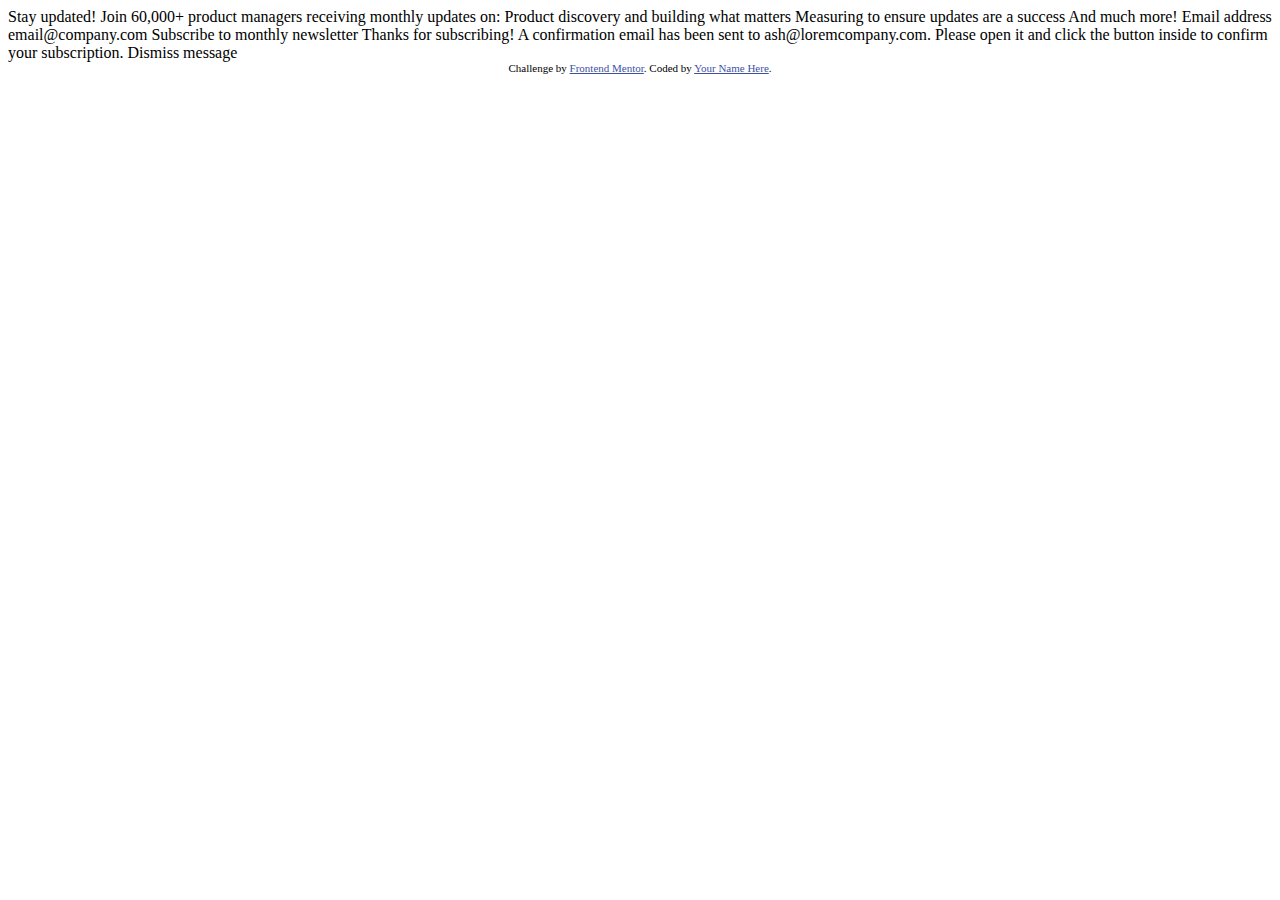
==== index.html @ 87e7f894 "subida" ====
<!DOCTYPE html>
<html lang="en">
<head>
  <meta charset="UTF-8">
  <meta name="viewport" content="width=device-width, initial-scale=1.0"> <!-- displays site properly based on user's device -->

  <link rel="icon" type="image/png" sizes="32x32" href="./assets/images/favicon-32x32.png">
  
  <title>Frontend Mentor | Newsletter sign-up form with success message</title>

  <!-- Feel free to remove these styles or customise in your own stylesheet 👍 -->
  <style>
    .attribution { font-size: 11px; text-align: center; }
    .attribution a { color: hsl(228, 45%, 44%); }
  </style>
</head>
<body>

  <!-- Sign-up form start -->

  Stay updated!

  Join 60,000+ product managers receiving monthly updates on:

  Product discovery and building what matters
  Measuring to ensure updates are a success
  And much more!

  Email address
  email@company.com

  Subscribe to monthly newsletter

  <!-- Sign-up form end -->

  <!-- Success message start -->

  Thanks for subscribing!

  A confirmation email has been sent to ash@loremcompany.com. 
  Please open it and click the button inside to confirm your subscription.

  Dismiss message

  <!-- Success message end -->
  
  <div class="attribution">
    Challenge by <a href="https://www.frontendmentor.io?ref=challenge" target="_blank">Frontend Mentor</a>. 
    Coded by <a href="#">Your Name Here</a>.
  </div>
</body>
</html>
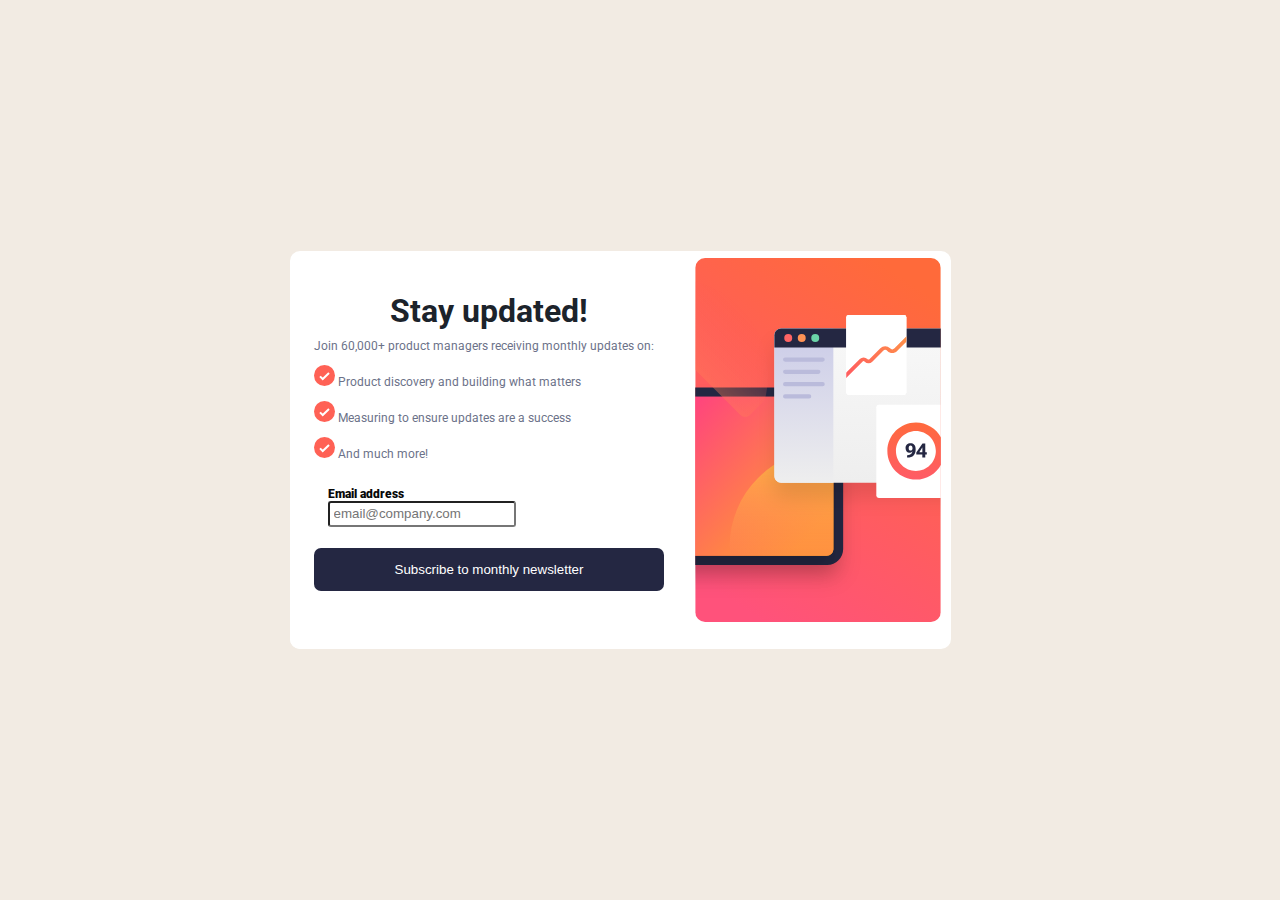
==== commit 89c7f4c3: "preview" ====
--- a/index.html
+++ b/index.html
@@ -2,51 +2,40 @@
 <html lang="en">
 <head>
   <meta charset="UTF-8">
-  <meta name="viewport" content="width=device-width, initial-scale=1.0"> <!-- displays site properly based on user's device -->
-
-  <link rel="icon" type="image/png" sizes="32x32" href="./assets/images/favicon-32x32.png">
-  
+  <meta name="viewport" content="width=device-width, initial-scale=1.0">
   <title>Frontend Mentor | Newsletter sign-up form with success message</title>
 
-  <!-- Feel free to remove these styles or customise in your own stylesheet 👍 -->
-  <style>
-    .attribution { font-size: 11px; text-align: center; }
-    .attribution a { color: hsl(228, 45%, 44%); }
-  </style>
 </head>
+<link rel="stylesheet" href="style.css">
 <body>
+<main>
+  <section class="bordes">
+  <section class="informacion"> 
+  
+   <h1> Stay updated!</h1>
+  
+  
+  <p>Join 60,000+ product managers receiving monthly updates on:</p>
 
-  <!-- Sign-up form start -->
+  <p><img src="assets/images/icon-list.svg"> Product discovery and building what matters</p>
+  <p><img src="assets/images/icon-list.svg"> Measuring to ensure updates are a success</p>
+  <p><img src="assets/images/icon-list.svg"> And much more!</p>
 
-  Stay updated!
 
-  Join 60,000+ product managers receiving monthly updates on:
+  <h6><strong>Email address</strong><input placeholder="email@company.com"></h6>
 
-  Product discovery and building what matters
-  Measuring to ensure updates are a success
-  And much more!
+  
 
-  Email address
-  email@company.com
-
-  Subscribe to monthly newsletter
+  <button>Subscribe to monthly newsletter</button>
 
   <!-- Sign-up form end -->
 
-  <!-- Success message start -->
 
-  Thanks for subscribing!
+</section>
 
-  A confirmation email has been sent to ash@loremcompany.com. 
-  Please open it and click the button inside to confirm your subscription.
+<section class="imagen"></section>
+</section>
 
-  Dismiss message
-
-  <!-- Success message end -->
-  
-  <div class="attribution">
-    Challenge by <a href="https://www.frontendmentor.io?ref=challenge" target="_blank">Frontend Mentor</a>. 
-    Coded by <a href="#">Your Name Here</a>.
-  </div>
+</main>
 </body>
 </html>--- a/style.css
+++ b/style.css
@@ -0,0 +1,111 @@
+@import url('https://fonts.googleapis.com/css2?family=Roboto:ital,wght@0,100;0,300;0,400;0,500;0,700;0,900;1,100;1,300;1,400;1,500;1,700;1,900&display=swap');
+
+body{
+
+    background-color: hsl(30, 38%, 92%);
+    font-family: "roboto", sans-serif;
+    font-size: 16px; /*cambia el tamaño de la letra*/
+    display: flex;
+    justify-content: center;
+    align-items: center;
+    height: 100vh;
+    margin: 0px;
+}
+main{
+    
+    width: 700px;
+    height: 500px;
+    display:flex;
+    align-items: center;
+    border-radius: 14px;
+    overflow: hidden;
+    padding: 28px;
+    gap: 7px;
+}
+
+.bordes{
+    background-color: hsl(0, 0%, 100%);
+    display:flex;
+    border: 0px;
+    overflow: hidden;
+    border-radius: 10px;
+}
+.imagen{
+    
+    
+    background-color: hsl(0, 0%, 100%);
+    margin: 7px;
+    width: 235px;
+    height: 350px;
+    background-image: url(./assets/images/illustration-sign-up-desktop.svg);
+    background-size: contain;
+    background-repeat: no-repeat;
+    align-items: center;
+    overflow: hidden;
+    gap: 14px;
+    padding: 7px;
+    
+    
+       
+}
+.informacion{
+
+    border:0px;
+    margin-top: 3%;
+    margin-bottom: -3%;    
+    width: 350px;
+    height: 350px;
+    background-color: hsl(0, 0%, 100%);
+    padding: 24px;
+    display: flex;
+    flex-direction:column;
+    gap: 7px;
+    overflow: hidden;
+    
+}
+.informacion h1{
+
+    margin: 0px;
+    font-family: "Roboto", serif;
+    font-size: 32px;
+    line-height: 1;
+    align-self: center;
+    color:hsl(212, 21%, 14%);
+    
+    
+}
+.informacion p{
+    margin: 0px;
+    font-size: 12px;
+    align-self:normal;
+    line-height: 2;
+    color:hsl(228, 12%, 48%);
+    
+}
+
+.informacion button{
+    border: 0px;
+    font-family: "montserrat", sans-serif;
+    background-color:hsl(234, 29%, 20%);
+    color:white;
+    padding: 14px;
+    display: flex;
+    justify-content: center;
+    cursor: pointer;
+    border-radius: 7px;
+    gap: 14px;
+}
+.informacion h6{
+    
+    margin:0px;
+    font-weight: 400px;
+    font-size: 12px;
+    padding: 14px;
+    color: hsl(0, 0%, 3%);
+}
+.informacion input{
+    padding: 3.5px;
+    gap: 14px;
+    display: flex;
+    border-radius: 3px;
+}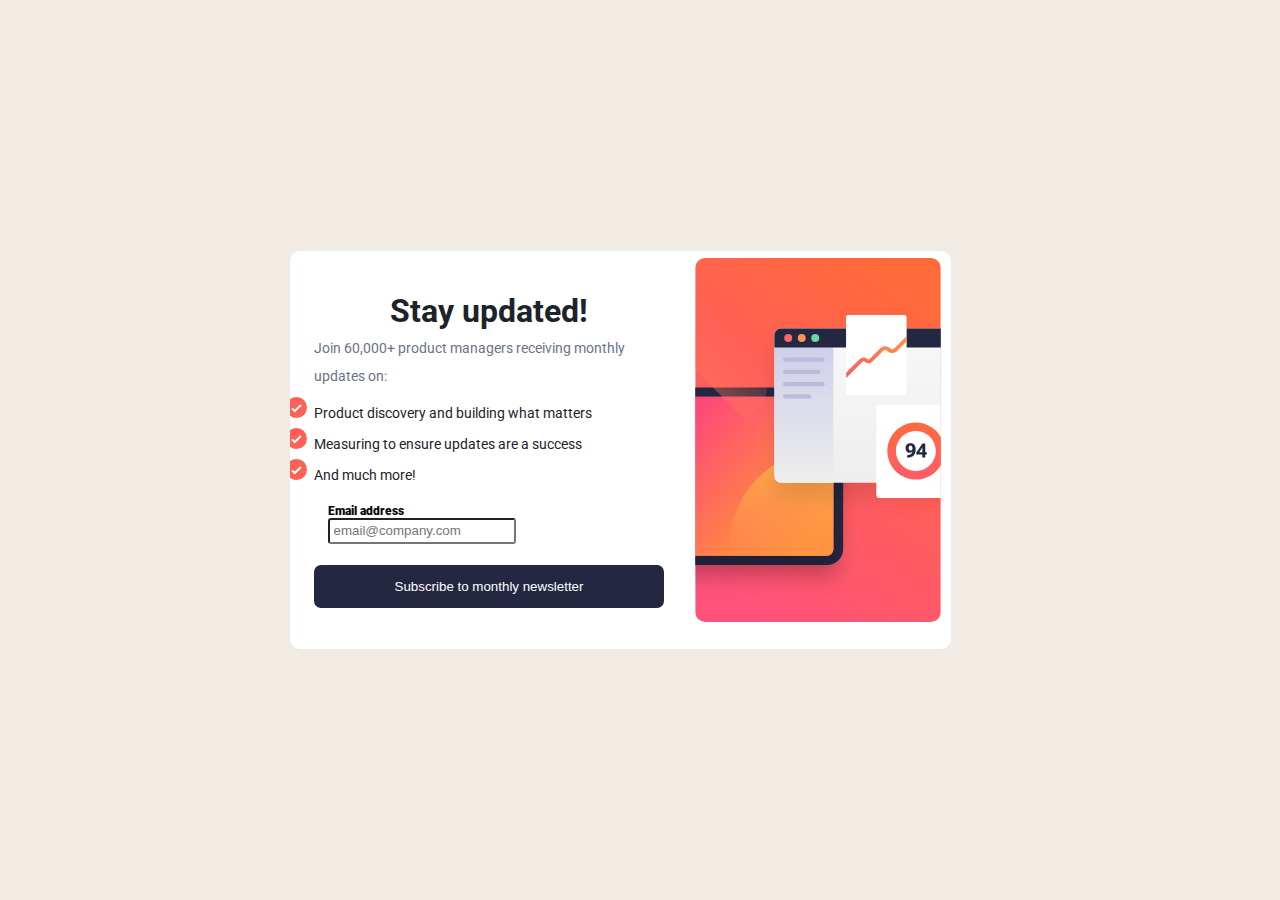
==== commit 99f6511c: "modificaciones" ====
--- a/index.html
+++ b/index.html
@@ -17,9 +17,9 @@
   
   <p>Join 60,000+ product managers receiving monthly updates on:</p>
 
-  <p><img src="assets/images/icon-list.svg"> Product discovery and building what matters</p>
-  <p><img src="assets/images/icon-list.svg"> Measuring to ensure updates are a success</p>
-  <p><img src="assets/images/icon-list.svg"> And much more!</p>
+  <li>Product discovery and building what matters</li>
+  <li>Measuring to ensure updates are a success</li>
+  <li>And much more!</li>
 
 
   <h6><strong>Email address</strong><input placeholder="email@company.com"></h6>
--- a/style.css
+++ b/style.css
@@ -76,7 +76,7 @@
 }
 .informacion p{
     margin: 0px;
-    font-size: 12px;
+    font-size: 14px;
     align-self:normal;
     line-height: 2;
     color:hsl(228, 12%, 48%);
@@ -108,4 +108,12 @@
     gap: 14px;
     display: flex;
     border-radius: 3px;
+}
+
+.informacion li{
+    color:hsl(212, 21%, 14%);
+    list-style-image: url(./assets/images/icon-list.svg);
+    font-family: "roboto" ,sans-serif;
+    font-size: 14px;
+    gap: 14px;
 }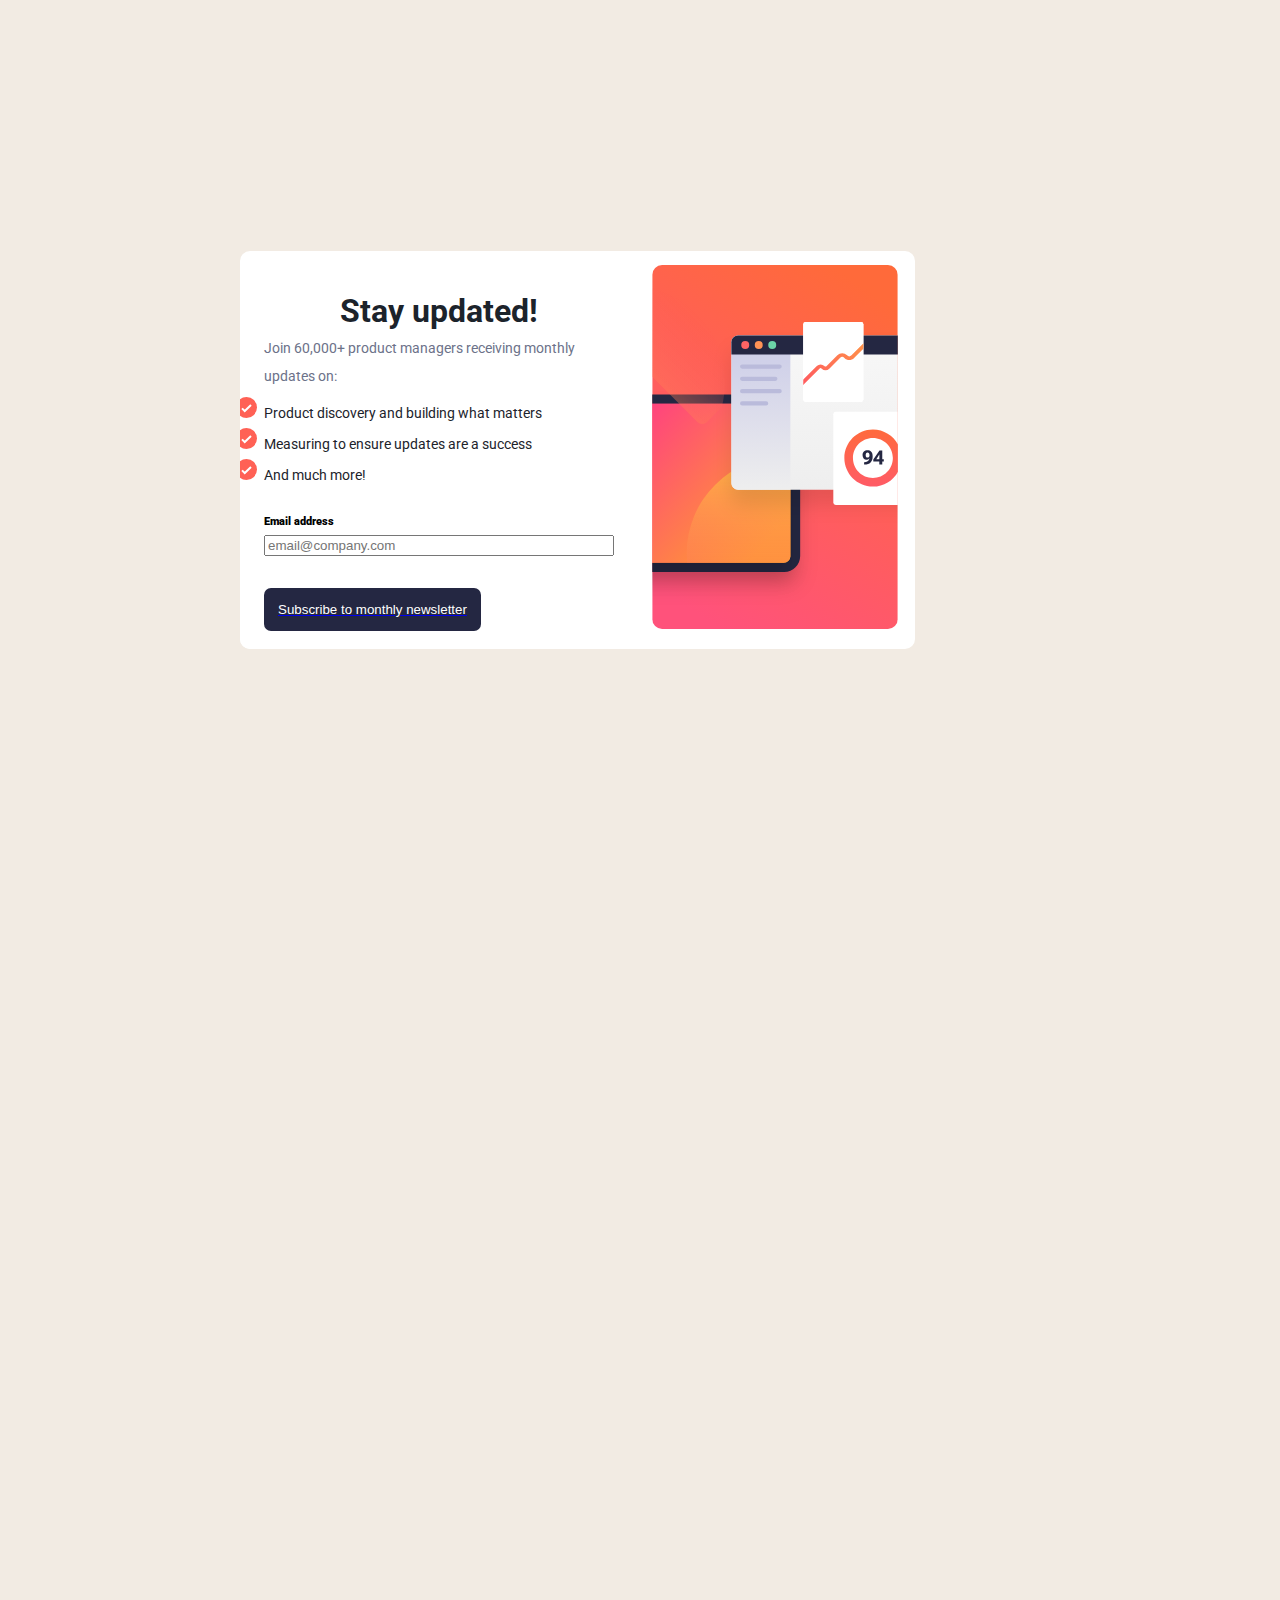
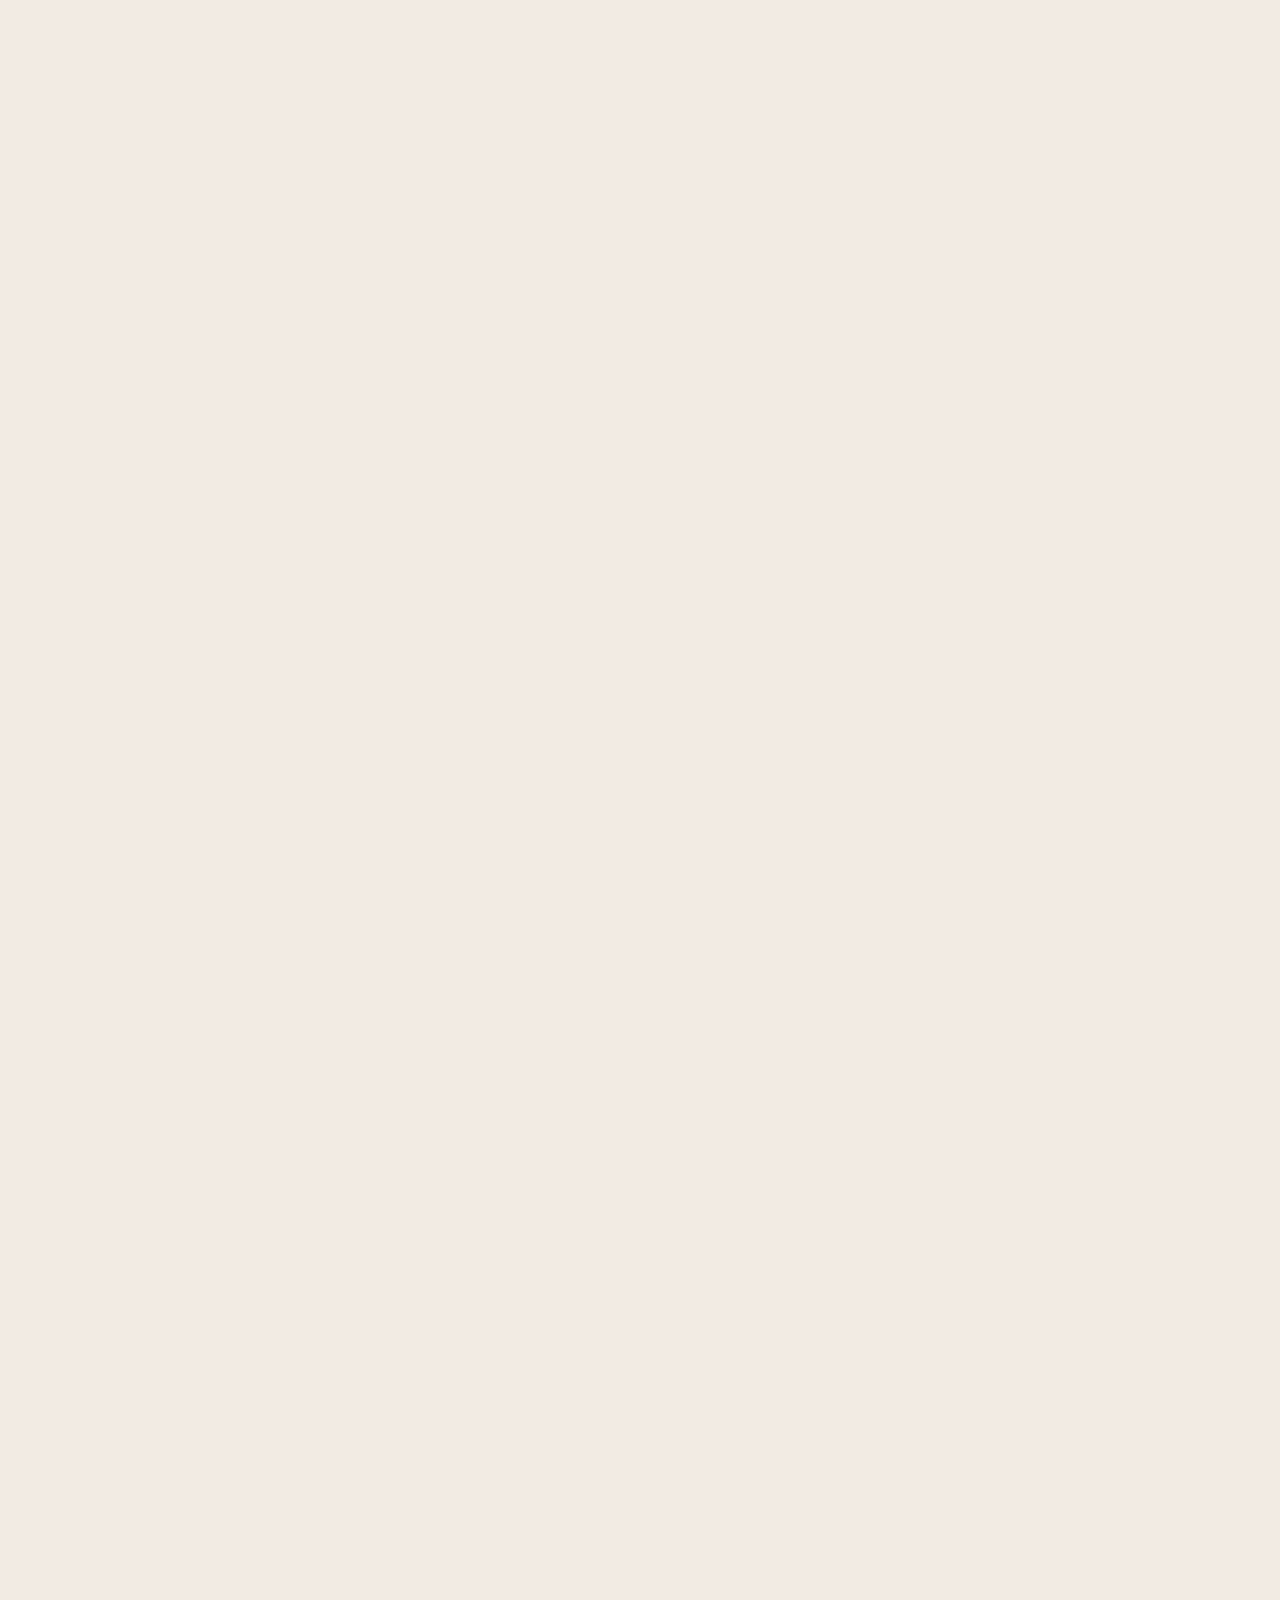
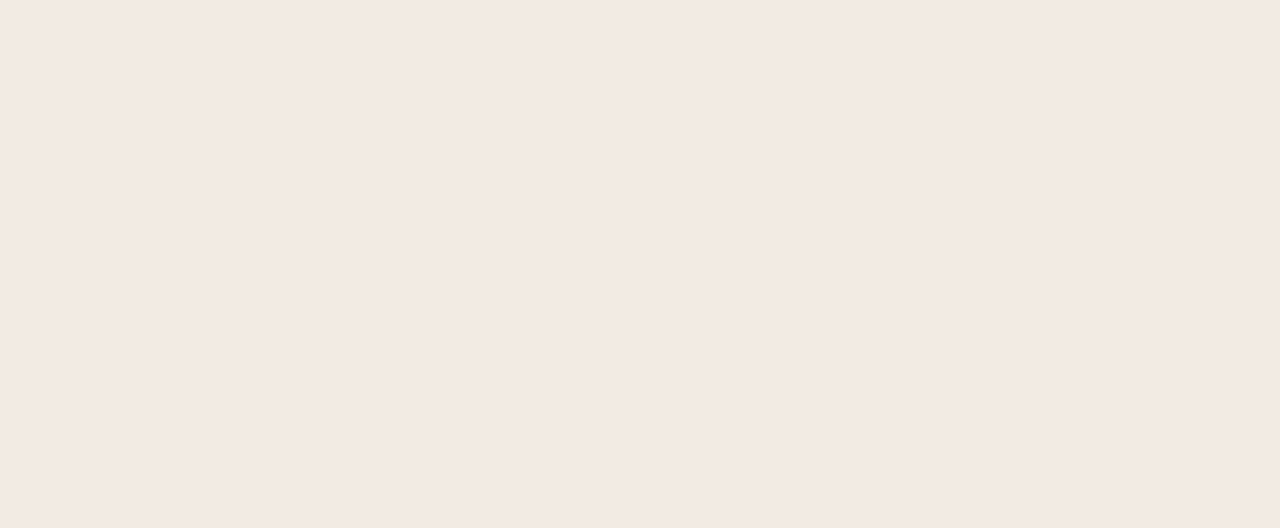
==== commit 0becfddb: "pagina2" ====
--- a/index.html
+++ b/index.html
@@ -22,15 +22,14 @@
   <li>And much more!</li>
 
 
-  <h6><strong>Email address</strong><input placeholder="email@company.com"></h6>
+  <h6><strong>Email address</strong>
+    <input placeholder="email@company.com"></h6>
 
   
-
-  <button>Subscribe to monthly newsletter</button>
-
+  <a href="./pagina2.html">
+      <button>Subscribe to monthly newsletter</button>
+  </a>
   <!-- Sign-up form end -->
-
-
 </section>
 
 <section class="imagen"></section>
--- a/style.css
+++ b/style.css
@@ -13,8 +13,8 @@
 }
 main{
     
-    width: 700px;
-    height: 500px;
+    width: 800px;
+    height: 6500px;
     display:flex;
     align-items: center;
     border-radius: 14px;
@@ -34,7 +34,7 @@
     
     
     background-color: hsl(0, 0%, 100%);
-    margin: 7px;
+    margin: 14px;
     width: 235px;
     height: 350px;
     background-image: url(./assets/images/illustration-sign-up-desktop.svg);
@@ -45,8 +45,7 @@
     gap: 14px;
     padding: 7px;
     
-    
-       
+
 }
 .informacion{
 
@@ -95,20 +94,18 @@
     border-radius: 7px;
     gap: 14px;
 }
+
 .informacion h6{
-    
-    margin:0px;
-    font-weight: 400px;
-    font-size: 12px;
-    padding: 14px;
-    color: hsl(0, 0%, 3%);
-}
-.informacion input{
-    padding: 3.5px;
-    gap: 14px;
+
+    border: 0pz;
+    padding: 0px;
+    gap: 7px;
     display: flex;
-    border-radius: 3px;
-}
+    border-radius: 0px;
+    flex-direction: column;
+   
+
+    }
 
 .informacion li{
     color:hsl(212, 21%, 14%);
@@ -116,4 +113,46 @@
     font-family: "roboto" ,sans-serif;
     font-size: 14px;
     gap: 14px;
-}+}
+
+.pagina2{
+    border:0px;
+    width: 250px;
+    height: 250px;
+    background-color: hsl(0, 0%, 100%);
+    padding: 32px;
+    display: flex;
+    flex-direction:column;
+    gap:7px;
+    overflow: hidden;
+    border-radius: 32px;
+}
+.pagina2 li{
+    list-style-image: url(./assets/images/icon-list.svg);
+    size: px;   
+}
+.pagina2 h1{
+    margin: 0px;
+    font-family: "Roboto", serif;
+    font-size: 32px;
+    line-height: 1;
+    align-self: left;
+    color:hsl(212, 21%, 14%);
+}
+
+.pagina2 button{
+    border: 0px;
+    font-family: "Roboto", sans-serif;
+    background-color:hsl(4, 100%, 67%);
+    color:white;
+    padding: 14px;
+    display: flex;
+    justify-content: center;
+    cursor: pointer;
+    border-radius: 7px;
+    gap: 14px;
+}
+.pagina2 p{
+    font-family: "roboto", sans-serif;
+    font-size: 12px;
+}
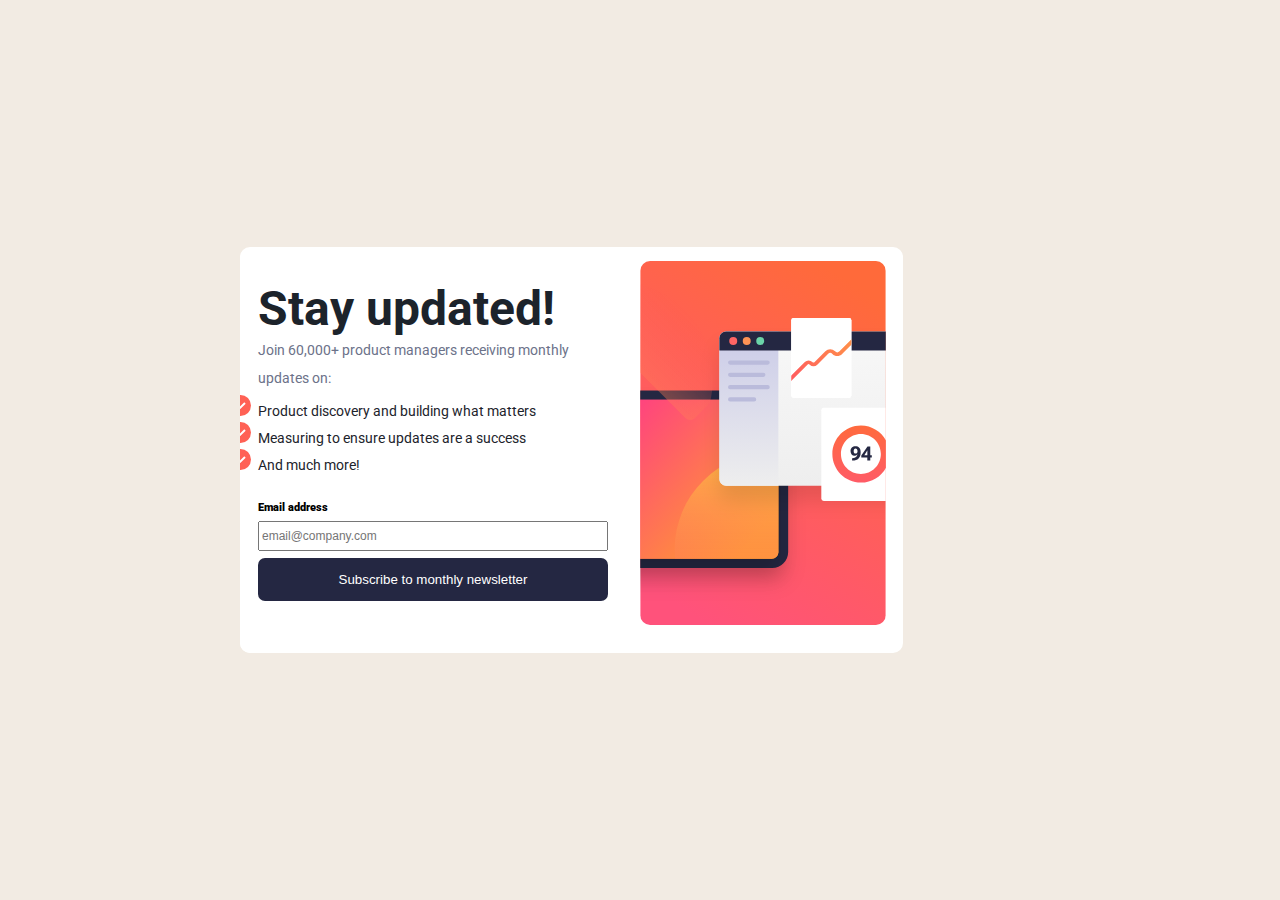
==== commit 0f417d03: "pagina2" ====
--- a/index.html
+++ b/index.html
@@ -23,12 +23,12 @@
 
 
   <h6><strong>Email address</strong>
-    <input placeholder="email@company.com"></h6>
+    <input placeholder="email@company.com">
 
   
-  <a href="./pagina2.html">
+ 
       <button>Subscribe to monthly newsletter</button>
-  </a>
+    </h6>
   <!-- Sign-up form end -->
 </section>
 
--- a/style.css
+++ b/style.css
@@ -14,13 +14,13 @@
 main{
     
     width: 800px;
-    height: 6500px;
+    height: 650px;
     display:flex;
     align-items: center;
     border-radius: 14px;
     overflow: hidden;
     padding: 28px;
-    gap: 7px;
+    gap: 3px;
 }
 
 .bordes{
@@ -51,14 +51,14 @@
 
     border:0px;
     margin-top: 3%;
-    margin-bottom: -3%;    
+       
     width: 350px;
     height: 350px;
     background-color: hsl(0, 0%, 100%);
-    padding: 24px;
+    padding: 18px;
     display: flex;
     flex-direction:column;
-    gap: 7px;
+    gap: 3px;
     overflow: hidden;
     
 }
@@ -66,9 +66,9 @@
 
     margin: 0px;
     font-family: "Roboto", serif;
-    font-size: 32px;
+    font-size: 48px;
     line-height: 1;
-    align-self: center;
+    align-self: auto;
     color:hsl(212, 21%, 14%);
     
     
@@ -79,6 +79,7 @@
     align-self:normal;
     line-height: 2;
     color:hsl(228, 12%, 48%);
+    gap:7px;
     
 }
 
@@ -92,7 +93,15 @@
     justify-content: center;
     cursor: pointer;
     border-radius: 7px;
-    gap: 14px;
+    gap: 7px;
+}
+.informacion input{
+    margin: 0px;
+    font-size: 12px;
+    align-self:normal;
+    line-height: 2;
+    color:hsl(228, 12%, 48%);
+    gap:7px;
 }
 
 .informacion h6{
@@ -112,7 +121,7 @@
     list-style-image: url(./assets/images/icon-list.svg);
     font-family: "roboto" ,sans-serif;
     font-size: 14px;
-    gap: 14px;
+    gap: 7px;
 }
 
 .pagina2{
@@ -140,7 +149,7 @@
     color:hsl(212, 21%, 14%);
 }
 
-.pagina2 button{
+.pagina2 h6{
     border: 0px;
     font-family: "Roboto", sans-serif;
     background-color:hsl(4, 100%, 67%);
@@ -152,7 +161,9 @@
     border-radius: 7px;
     gap: 14px;
 }
+
 .pagina2 p{
     font-family: "roboto", sans-serif;
     font-size: 12px;
 }
+
